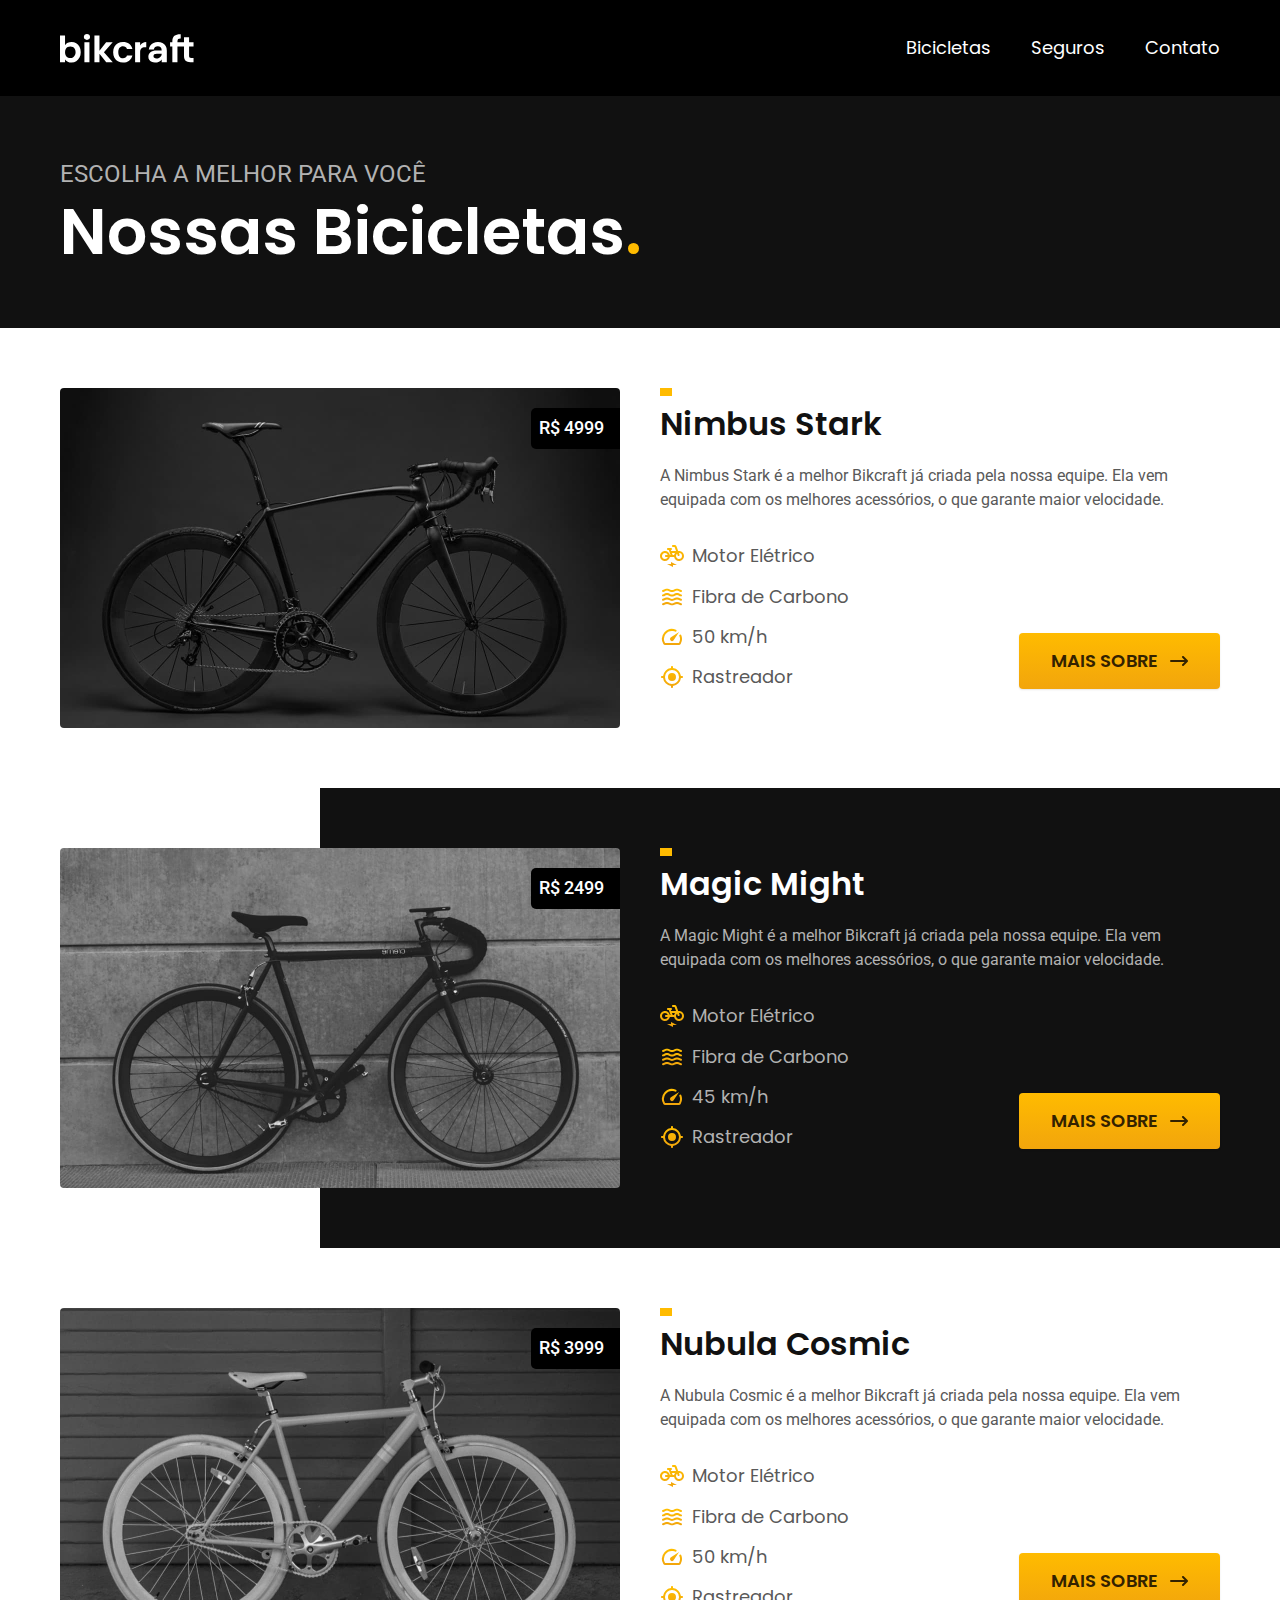
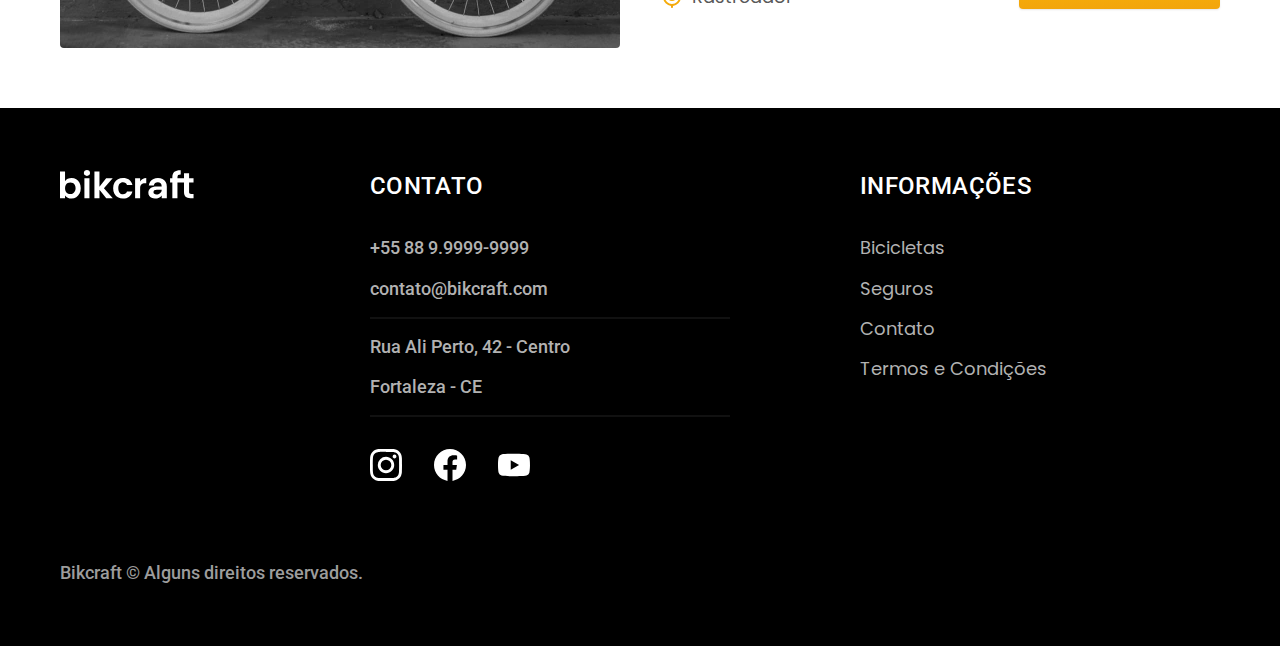
==== bicicletas.html @ a65caa65 "Criando a pagina completa de bicicletas" ====
<!DOCTYPE html>
<html lang="en">

<head>
    <meta charset="UTF-8">
    <meta name="viewport" content="width=device-width, initial-scale=1.0">
    <title>Bicicletas | Bikcraft</title>
    <meta name="description" content="Bicicletas">

    <link rel="stylesheet" href="./css/style.css">

    <link rel="preconnect" href="https://fonts.googleapis.com">
    <link rel="preconnect" href="https://fonts.gstatic.com" crossorigin>
    <link
        href="https://fonts.googleapis.com/css2?family=Merriweather:ital,wght@1,900&family=Poppins:wght@400;600&family=Roboto:wght@400;500&display=swap"
        rel="stylesheet">
</head>

<body id="bicicletas">
    <header class="header-bg">
        <div class="header container">
            <a href="./">
                <img src="./img/bikcraft.svg" alt="Bikcraft">
            </a>
            <nav aria-label="primaria">
                <ul class="header-menu font-1-m cor-0">
                    <li><a href="./bicicletas.html">Bicicletas</a></li>
                    <li><a href="./seguros.html">Seguros</a></li>
                    <li><a href="./contato.html">Contato</a></li>
                </ul>
            </nav>
        </div>
    </header>

    <main>
        <div class="titulo-bg">
            <div class="titulo container">
                <p class="font-2-l cor-5">Escolha a melhor para você</p>
                <h1 class="font-1-xxl cor-0">Nossas Bicicletas<span class="cor-p1">.</span></h1>
            </div>
        </div>

        <div class="bicicletas container">
            <div class="bicicletas-imagem">
                <img src="./img/bicicletas/nimbus.jpg" alt="Bicicleta Preta">
                <span class="font-2-m cor-0">R$ 4999</span>
            </div>
            <div class="bicicletas-conteudo">
                <h2 class="font-1-xl">Nimbus Stark</h2>
                <p class="font-2-s cor-8">A Nimbus Stark é a melhor Bikcraft já criada pela nossa equipe. Ela vem
                    equipada com os melhores acessórios, o que garante maior velocidade.</p>
                <ul class="font-1-m cor-8">
                    <li>
                        <img src="./img/icones/eletrica.svg" alt="">
                        Motor Elétrico
                    </li>
                    <li>
                        <img src="./img/icones/carbono.svg" alt="">
                        Fibra de Carbono
                    </li>
                    <li>
                        <img src="./img/icones/velocidade.svg" alt="">
                        50 km/h
                    </li>
                    <li>
                        <img src="./img/icones/rastreador.svg" alt="">
                        Rastreador
                    </li>
                </ul>
                <a class="botao seta" href="/bicicletas/nimbus.html">Mais Sobre</a>
            </div>
        </div>

        <div class="bicicletas-bg">
            <div class="bicicletas container">
                <div class="bicicletas-imagem">
                    <img src="./img/bicicletas/magic.jpg" alt="Bicicleta Preta">
                    <span class="font-2-m cor-0">R$ 2499</span>
                </div>
                <div class="bicicletas-conteudo">
                    <h2 class="font-1-xl cor-0">Magic Might</h2>
                    <p class="font-2-s cor-5">A Magic Might é a melhor Bikcraft já criada pela nossa equipe. Ela vem
                        equipada com os melhores acessórios, o que garante maior velocidade.</p>
                    <ul class="font-1-m cor-5">
                        <li>
                            <img src="./img/icones/eletrica.svg" alt="">
                            Motor Elétrico
                        </li>
                        <li>
                            <img src="./img/icones/carbono.svg" alt="">
                            Fibra de Carbono
                        </li>
                        <li>
                            <img src="./img/icones/velocidade.svg" alt="">
                            45 km/h
                        </li>
                        <li>
                            <img src="./img/icones/rastreador.svg" alt="">
                            Rastreador
                        </li>
                    </ul>
                    <a class="botao seta" href="/bicicletas/magic.html">Mais Sobre</a>
                </div>
            </div>
        </div>


        <div class="bicicletas container">
            <div class="bicicletas-imagem">
                <img src="./img/bicicletas/nebula.jpg" alt="Bicicleta Preta">
                <span class="font-2-m cor-0">R$ 3999</span>
            </div>
            <div class="bicicletas-conteudo">
                <h2 class="font-1-xl">Nubula Cosmic</h2>
                <p class="font-2-s cor-8">A Nubula Cosmic é a melhor Bikcraft já criada pela nossa equipe. Ela vem
                    equipada com os melhores acessórios, o que garante maior velocidade.</p>
                <ul class="font-1-m cor-8">
                    <li>
                        <img src="./img/icones/eletrica.svg" alt="">
                        Motor Elétrico
                    </li>
                    <li>
                        <img src="./img/icones/carbono.svg" alt="">
                        Fibra de Carbono
                    </li>
                    <li>
                        <img src="./img/icones/velocidade.svg" alt="">
                        50 km/h
                    </li>
                    <li>
                        <img src="./img/icones/rastreador.svg" alt="">
                        Rastreador
                    </li>
                </ul>
                <a class="botao seta" href="/bicicletas/nebula.html">Mais Sobre</a>
            </div>
        </div>

    </main>

    <footer class="footer-bg">
        <div class="footer container">
            <img src="./img/bikcraft.svg" alt="bikcraft">
            <div class="footer-contato">
                <h3 class="font-2-l-b cor-0">Contato</h3>
                <ul class="font-2-m cor-5">
                    <li><a href="tel:+5588999999999">+55 88 9.9999-9999</a></li>
                    <li><a href="mailto:contato@bikcraft.com">contato@bikcraft.com</a></li>
                    <li>Rua Ali Perto, 42 - Centro</li>
                    <li>Fortaleza - CE</li>
                </ul>
                <div class="footer-redes">
                    <a href="./">
                        <img src="./img/redes/instagram.svg" alt="Instagram">
                    </a>
                    <a href="./">
                        <img src="./img/redes/facebook.svg" alt="Facebook">
                    </a>
                    <a href="./">
                        <img src="./img/redes/youtube.svg" alt="Youtube">
                    </a>
                </div>
            </div>
            <div class="footer-informacoes">
                <h3 class="font-2-l-b cor-0">Informações</h3>
                <nav>
                    <ul class="font-1-m cor-5">
                        <li><a href="./bicicletas.html">Bicicletas</a></li>
                        <li><a href="./seguros.html">Seguros</a></li>
                        <li><a href="./contato.html">Contato</a></li>
                        <li><a href="./termos.html">Termos e Condições</a></li>
                    </ul>
                </nav>
            </div>
            <p class="footer-copy font-2-m cor-6">Bikcraft © Alguns direitos reservados.</p>
        </div>
    </footer>

</body>

</html>
---- css/style.css ----
@import "./global/header.css";
@import "./utilidades/tipografia.css";
@import "./utilidades/cores.css";
@import "./global/global.css";
@import "./global/footer.css";

/* Utilidades */
@import "./utilidades/componentes.css";

/* Home */
@import "./home/introducao.css";
@import "./home/tecnologia.css";
@import "./home/parceiros.css";
@import "./home/depoimento.css";

/* Bicicletas */
@import "./bicicletas/bicicletas-lista.css";
@import "./bicicletas/bicicletas.css";

/* Seguros */
@import "./seguros/seguros.css";

/* Termos */
@import "./termos/termos.css";
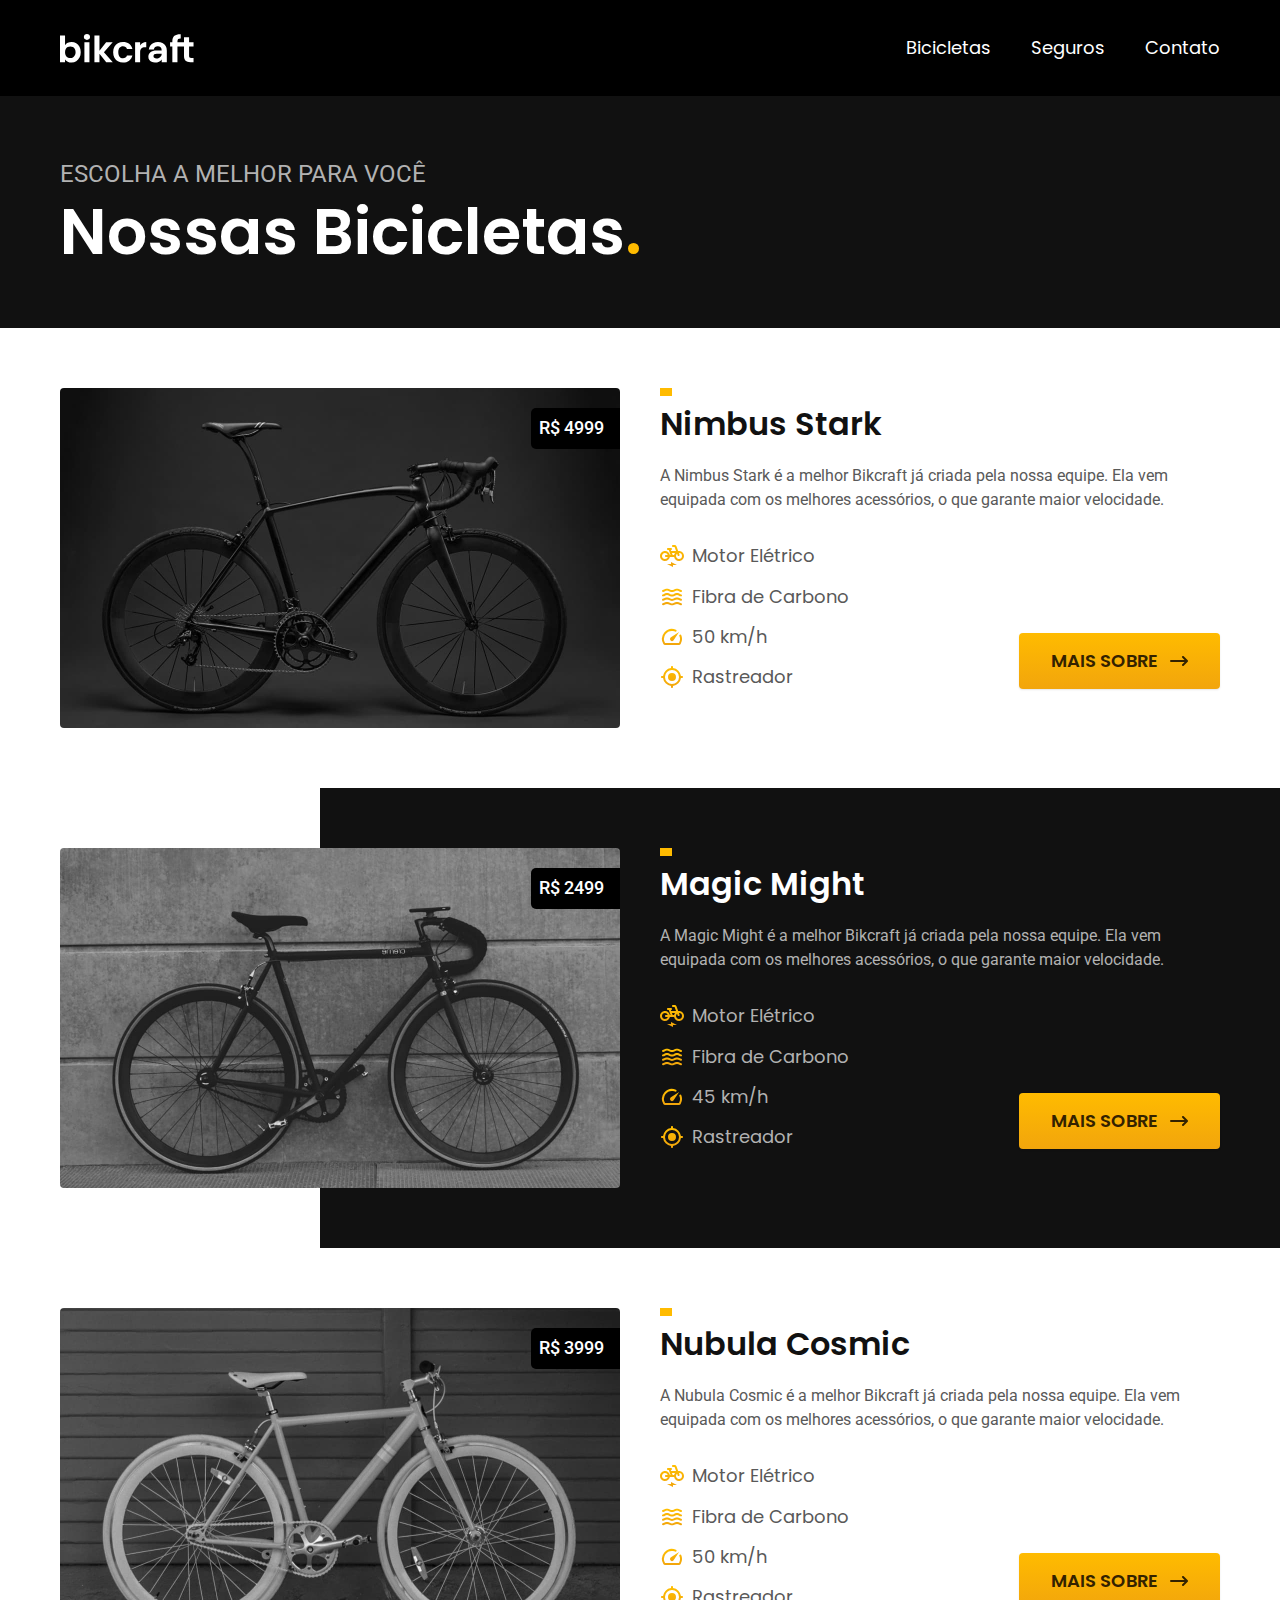
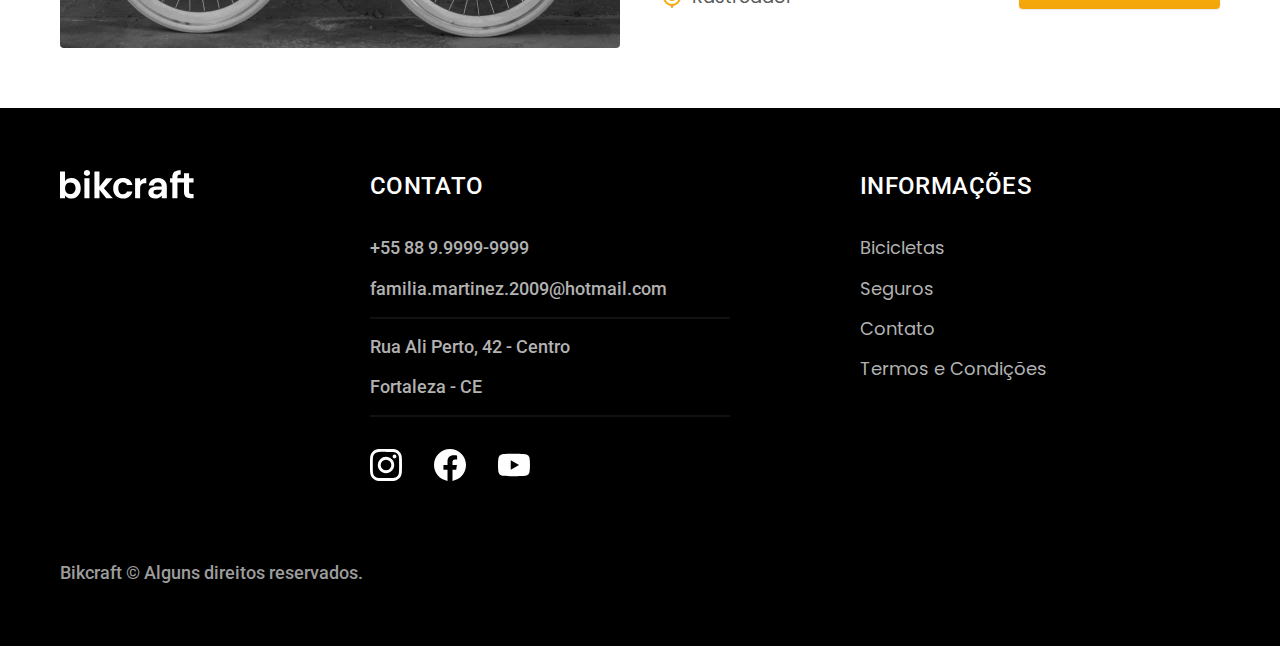
==== commit 3f7c1a38: "Criando a pagina de contato completa" ====
--- a/bicicletas.html
+++ b/bicicletas.html
@@ -1,5 +1,5 @@
 <!DOCTYPE html>
-<html lang="en">
+<html lang="pt-br">
 
 <head>
     <meta charset="UTF-8">
@@ -145,7 +145,7 @@
                 <h3 class="font-2-l-b cor-0">Contato</h3>
                 <ul class="font-2-m cor-5">
                     <li><a href="tel:+5588999999999">+55 88 9.9999-9999</a></li>
-                    <li><a href="mailto:contato@bikcraft.com">contato@bikcraft.com</a></li>
+                    <li><a href="mailto:familia.martinez.2009@hotmail.com">familia.martinez.2009@hotmail.com</a></li>
                     <li>Rua Ali Perto, 42 - Centro</li>
                     <li>Fortaleza - CE</li>
                 </ul>
--- a/css/style.css
+++ b/css/style.css
@@ -6,6 +6,7 @@
 
 /* Utilidades */
 @import "./utilidades/componentes.css";
+@import "./utilidades/formulario.css";
 
 /* Home */
 @import "./home/introducao.css";
@@ -17,8 +18,18 @@
 @import "./bicicletas/bicicletas-lista.css";
 @import "./bicicletas/bicicletas.css";
 
+/* Bicicleta */
+@import "./bicicleta/bicicleta.css";
+@import "./bicicleta/seguro.css";
+
 /* Seguros */
 @import "./seguros/seguros.css";
+@import "./seguros/vantagens.css";
+@import "./seguros/perguntas.css";
+
+/* Contato */
+@import "./contato/contato.css";
+@import "./contato/lojas.css";
 
 /* Termos */
 @import "./termos/termos.css";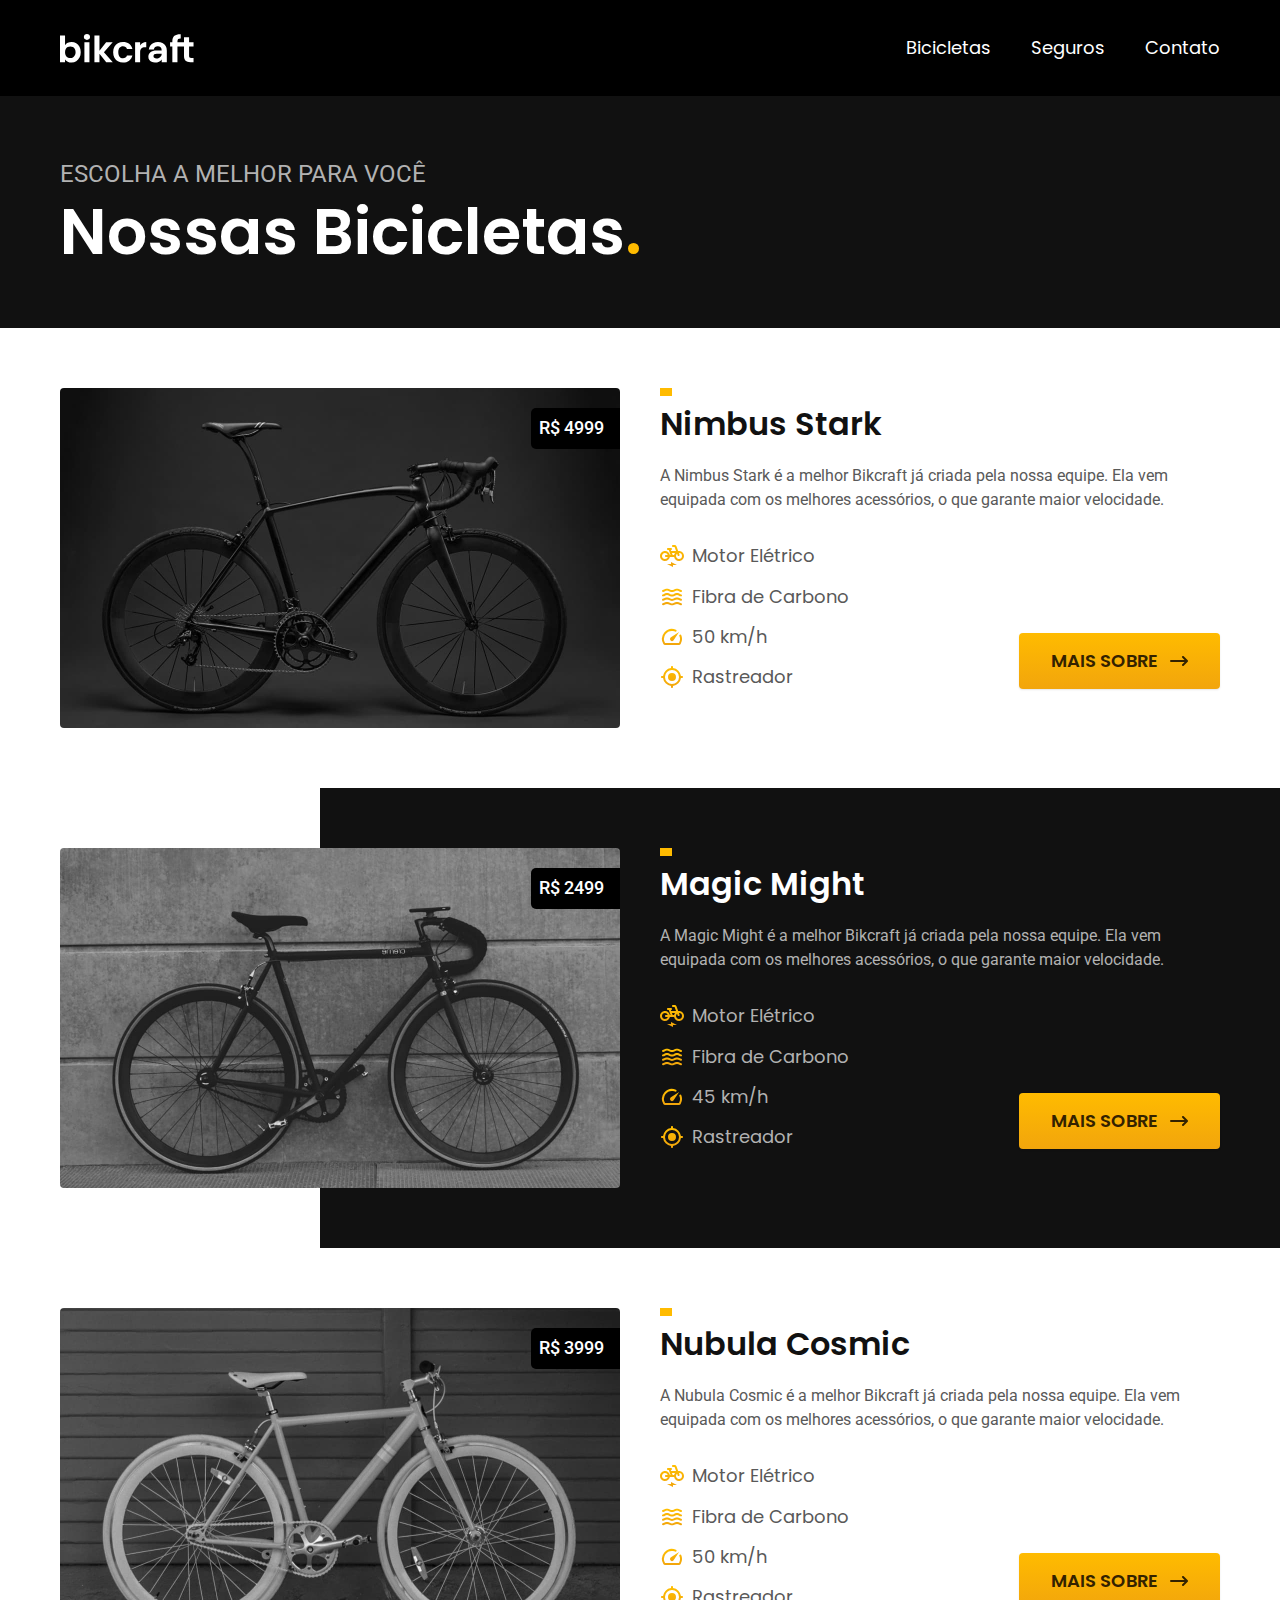
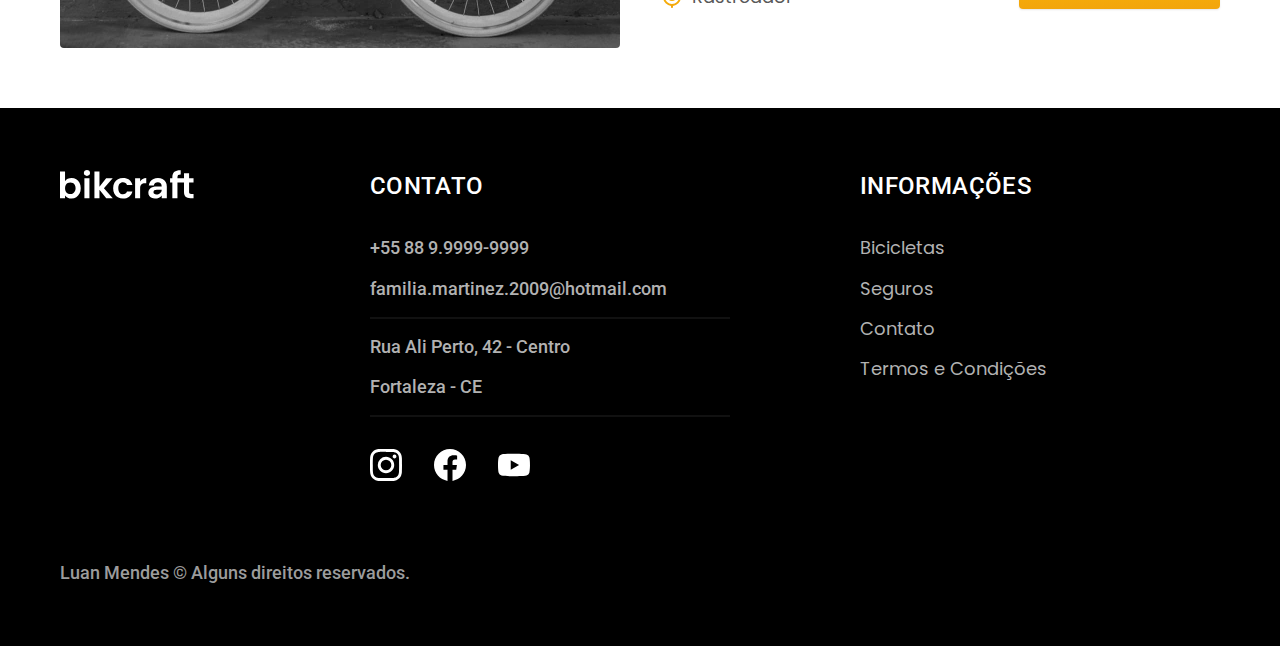
==== commit 5e5d3df4: "Criando a pagina de orcamento completa" ====
--- a/bicicletas.html
+++ b/bicicletas.html
@@ -172,7 +172,7 @@
                     </ul>
                 </nav>
             </div>
-            <p class="footer-copy font-2-m cor-6">Bikcraft © Alguns direitos reservados.</p>
+            <p class="footer-copy font-2-m cor-6">Luan Mendes © Alguns direitos reservados.</p>
         </div>
     </footer>
 
--- a/css/style.css
+++ b/css/style.css
@@ -31,5 +31,8 @@
 @import "./contato/contato.css";
 @import "./contato/lojas.css";
 
+/* Orçamento */
+@import "./orcamento/orcamento.css";
+
 /* Termos */
 @import "./termos/termos.css";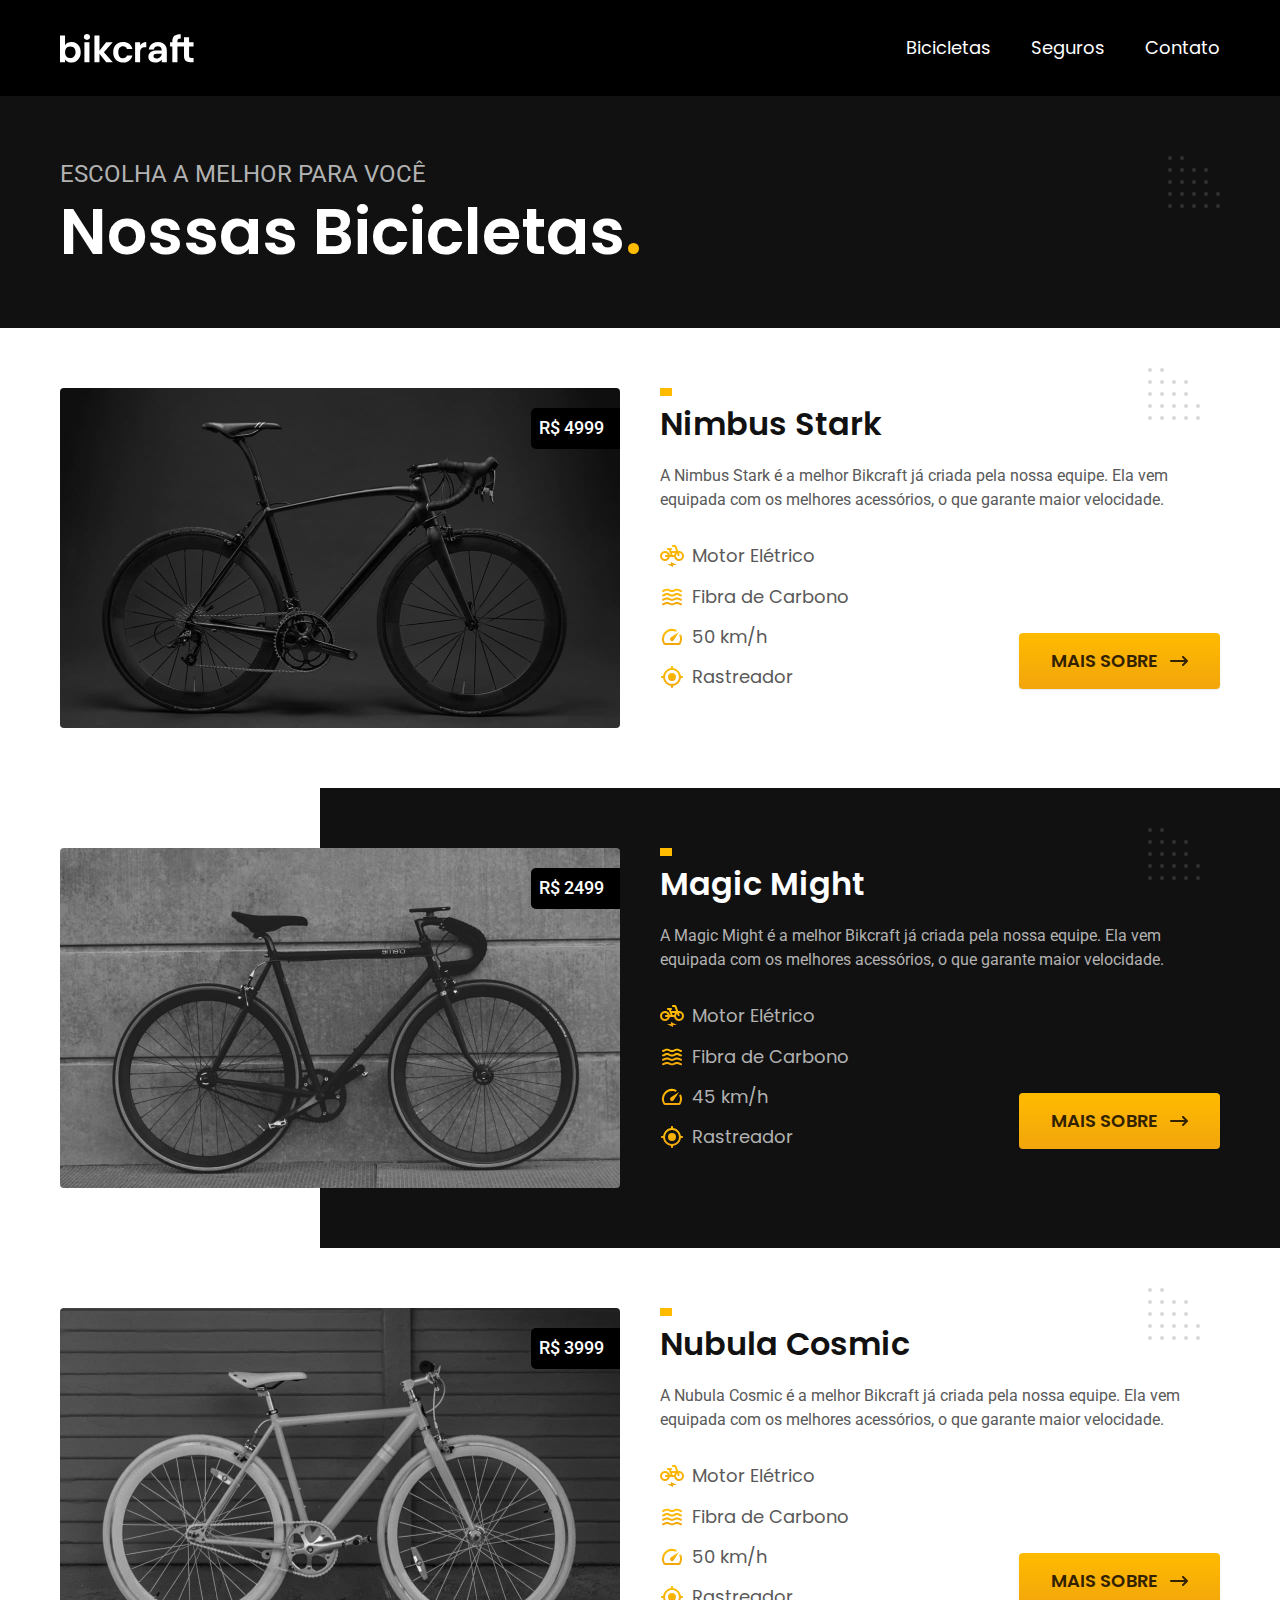
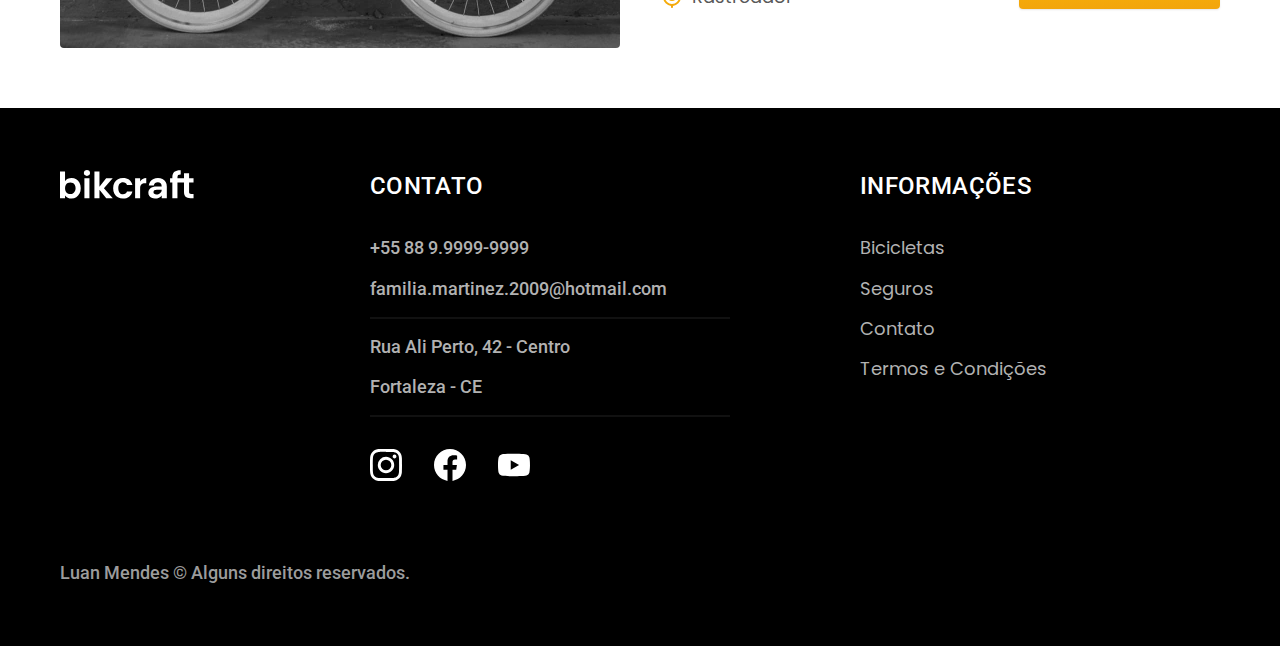
==== commit f722d5f3: "Adicionando otimização inicial do site" ====
--- a/bicicletas.html
+++ b/bicicletas.html
@@ -7,6 +7,7 @@
     <title>Bicicletas | Bikcraft</title>
     <meta name="description" content="Bicicletas">
 
+    <link rel="preload" href="./css/style.css" as="style">
     <link rel="stylesheet" href="./css/style.css">
 
     <link rel="preconnect" href="https://fonts.googleapis.com">
@@ -20,7 +21,7 @@
     <header class="header-bg">
         <div class="header container">
             <a href="./">
-                <img src="./img/bikcraft.svg" alt="Bikcraft">
+                <img src="./img/bikcraft.svg" width="136" height="32" alt="bikcraft">
             </a>
             <nav aria-label="primaria">
                 <ul class="header-menu font-1-m cor-0">
@@ -140,7 +141,7 @@
 
     <footer class="footer-bg">
         <div class="footer container">
-            <img src="./img/bikcraft.svg" alt="bikcraft">
+            <img src="./img/bikcraft.svg" width="136" height="32" alt="bikcraft">
             <div class="footer-contato">
                 <h3 class="font-2-l-b cor-0">Contato</h3>
                 <ul class="font-2-m cor-5">
@@ -151,13 +152,13 @@
                 </ul>
                 <div class="footer-redes">
                     <a href="./">
-                        <img src="./img/redes/instagram.svg" alt="Instagram">
+                        <img src="./img/redes/instagram.svg" width="32" height="32" alt="Instagram">
                     </a>
                     <a href="./">
-                        <img src="./img/redes/facebook.svg" alt="Facebook">
+                        <img src="./img/redes/facebook.svg" width="32" height="32" alt="Facebook">
                     </a>
                     <a href="./">
-                        <img src="./img/redes/youtube.svg" alt="Youtube">
+                        <img src="./img/redes/youtube.svg" width="32" height="32" alt="Youtube">
                     </a>
                 </div>
             </div>
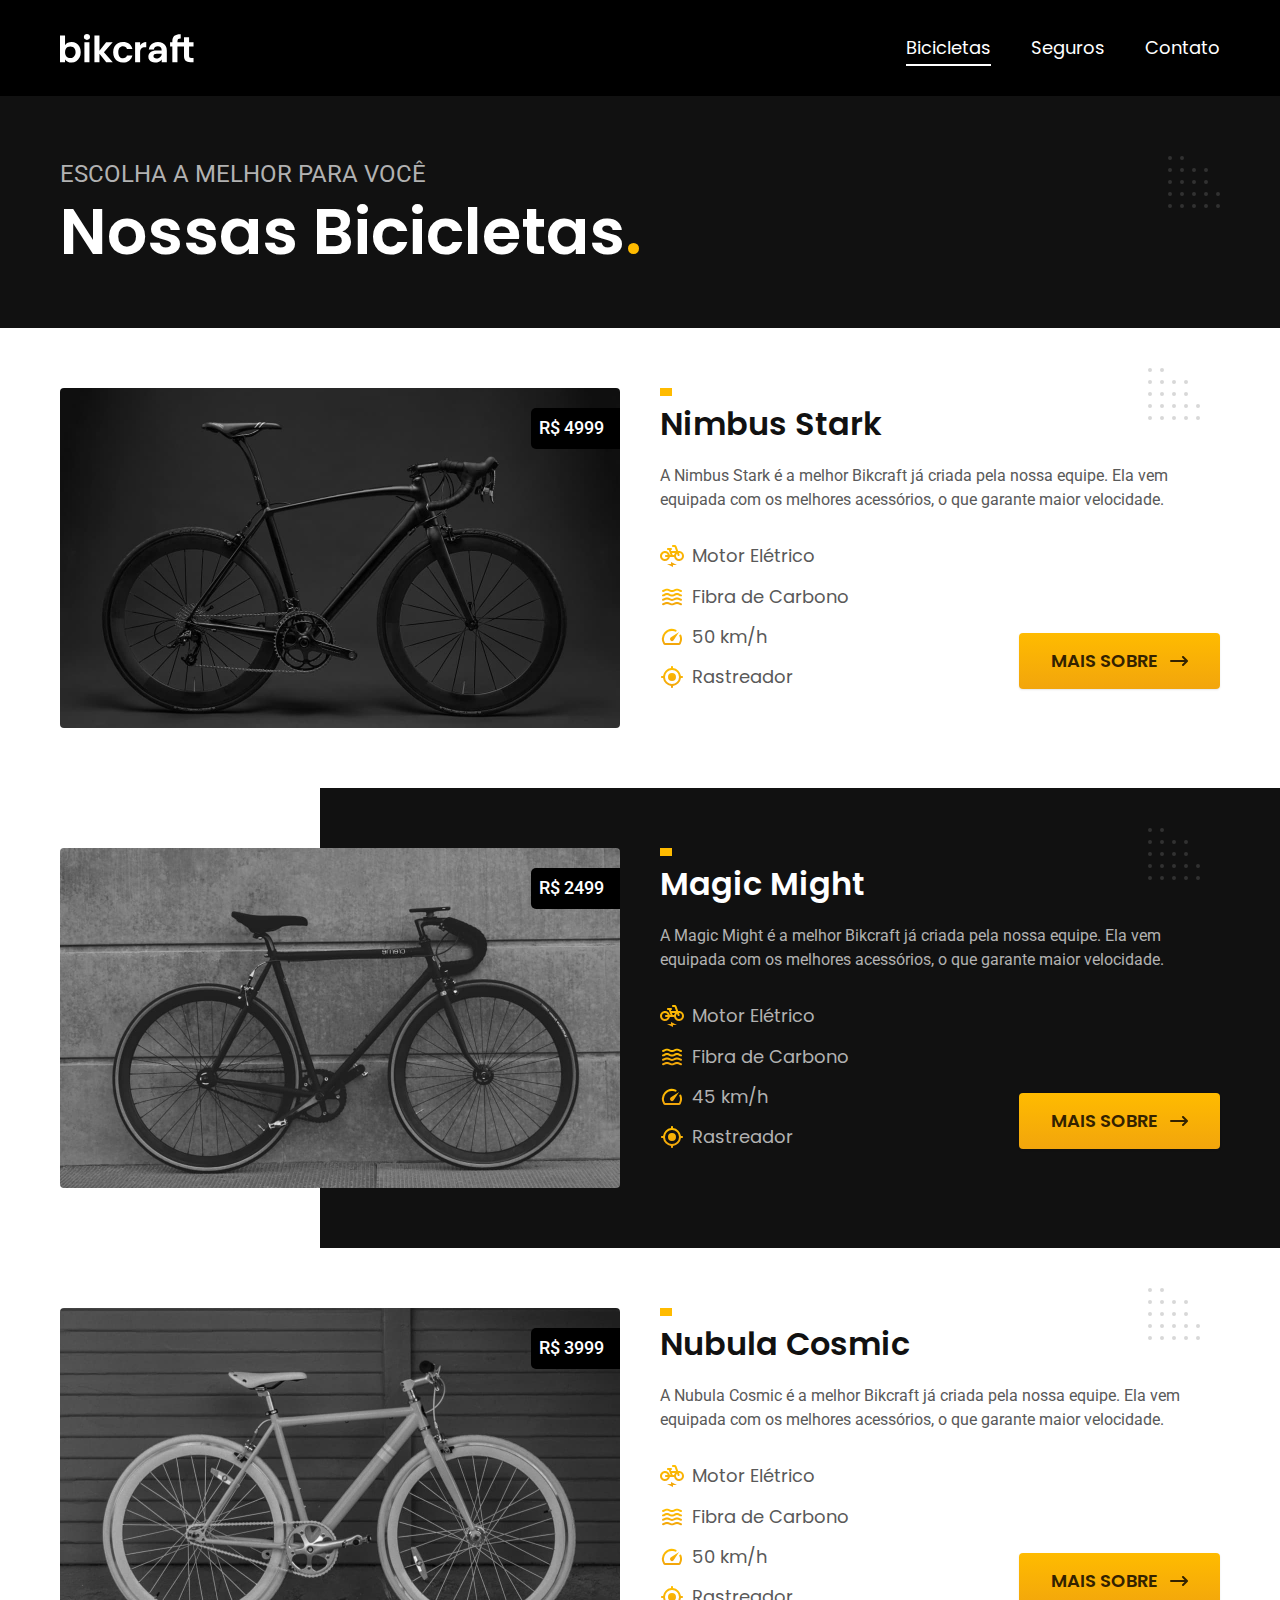
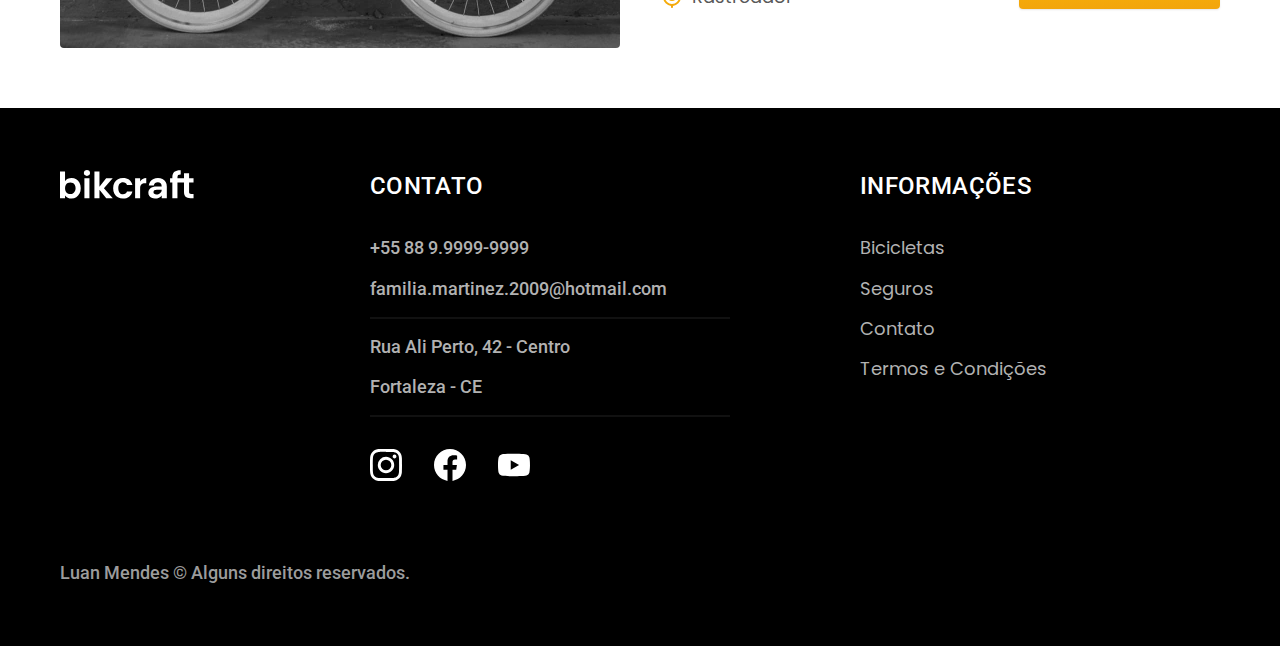
==== commit 5afe29d4: "Criando o estilo de selecionado no menu header com o JavaScript" ====
--- a/bicicletas.html
+++ b/bicicletas.html
@@ -177,6 +177,7 @@
         </div>
     </footer>
 
+    <script src="./js/script.js"></script>
 </body>
 
 </html>